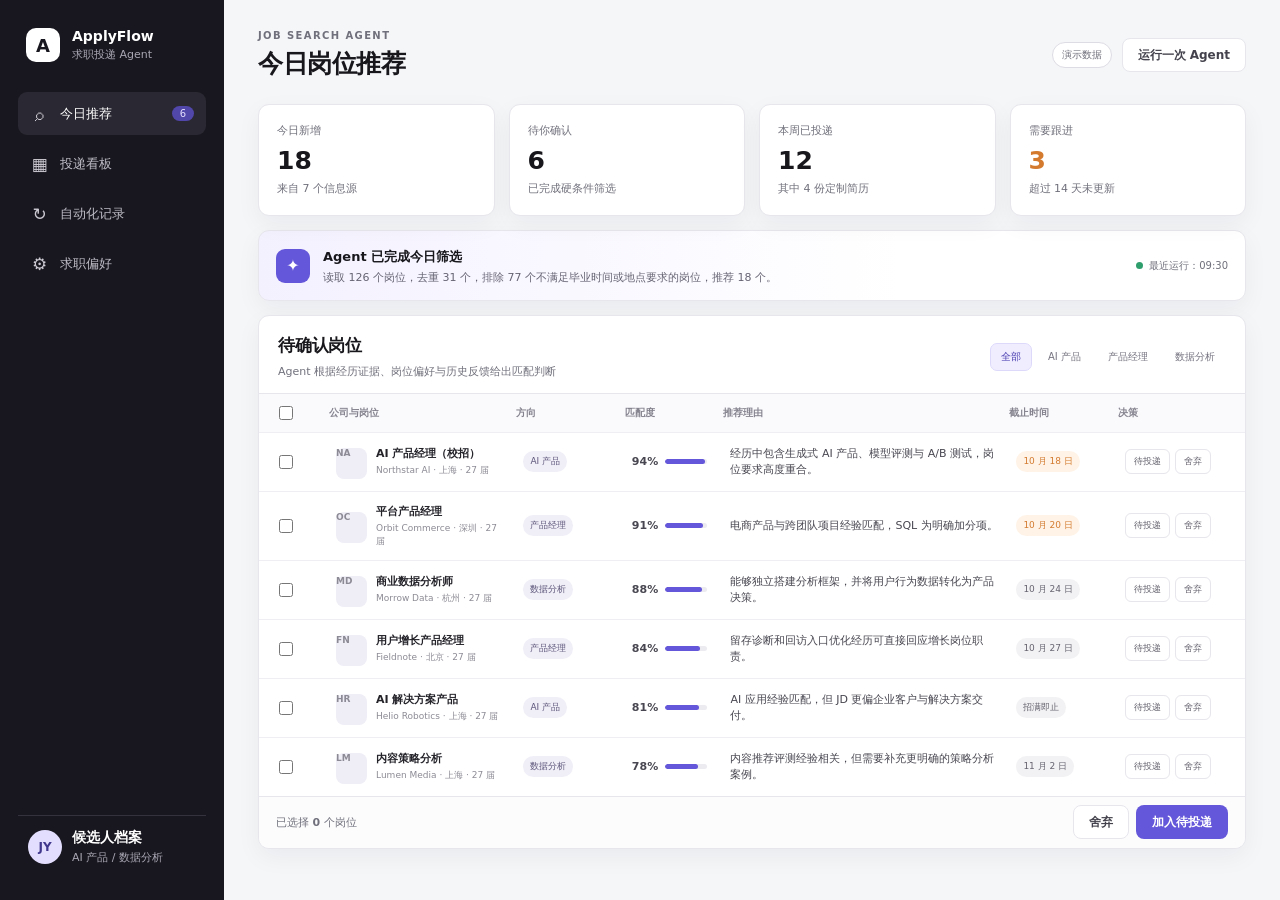
==== index.html @ 252f665c "Build ApplyFlow job application agent demo" ====
<!doctype html>
<html lang="zh-CN">
  <head>
    <meta charset="UTF-8" />
    <meta name="viewport" content="width=device-width, initial-scale=1.0" />
    <meta name="description" content="ApplyFlow - 基于 Codex 的求职投递 Agent 演示工作台" />
    <title>ApplyFlow | 求职投递 Agent</title>
    <link rel="stylesheet" href="styles.css" />
  </head>
  <body>
    <div class="app-shell">
      <aside class="sidebar">
        <div class="brand">
          <div class="brand-mark">A</div>
          <div>
            <strong>ApplyFlow</strong>
            <span>求职投递 Agent</span>
          </div>
        </div>

        <nav class="nav" aria-label="主要导航">
          <button class="nav-item active" data-view="discover">
            <span class="nav-icon">⌕</span>
            今日推荐
            <span class="nav-count">6</span>
          </button>
          <button class="nav-item" data-view="pipeline">
            <span class="nav-icon">▦</span>
            投递看板
          </button>
          <button class="nav-item" data-view="automation">
            <span class="nav-icon">↻</span>
            自动化记录
          </button>
          <button class="nav-item" data-view="preferences">
            <span class="nav-icon">⚙</span>
            求职偏好
          </button>
        </nav>

        <div class="profile-card">
          <div class="profile-avatar">JY</div>
          <div>
            <strong>候选人档案</strong>
            <span>AI 产品 / 数据分析</span>
          </div>
        </div>
      </aside>

      <main class="main-content">
        <header class="topbar">
          <div>
            <p class="eyebrow">JOB SEARCH AGENT</p>
            <h1 id="page-title">今日岗位推荐</h1>
          </div>
          <div class="topbar-actions">
            <span class="demo-label">演示数据</span>
            <button class="button secondary" id="run-agent">运行一次 Agent</button>
          </div>
        </header>

        <section class="view active" id="discover-view">
          <div class="stats-grid">
            <article class="stat-card">
              <span>今日新增</span>
              <strong>18</strong>
              <small>来自 7 个信息源</small>
            </article>
            <article class="stat-card">
              <span>待你确认</span>
              <strong id="pending-stat">6</strong>
              <small>已完成硬条件筛选</small>
            </article>
            <article class="stat-card">
              <span>本周已投递</span>
              <strong>12</strong>
              <small>其中 4 份定制简历</small>
            </article>
            <article class="stat-card warning-card">
              <span>需要跟进</span>
              <strong>3</strong>
              <small>超过 14 天未更新</small>
            </article>
          </div>

          <div class="agent-strip">
            <div class="agent-icon">✦</div>
            <div>
              <strong>Agent 已完成今日筛选</strong>
              <p>读取 126 个岗位，去重 31 个，排除 77 个不满足毕业时间或地点要求的岗位，推荐 18 个。</p>
            </div>
            <div class="agent-meta">
              <span class="status-dot"></span>
              最近运行：09:30
            </div>
          </div>

          <section class="panel job-panel">
            <div class="panel-header">
              <div>
                <h2>待确认岗位</h2>
                <p>Agent 根据经历证据、岗位偏好与历史反馈给出匹配判断</p>
              </div>
              <div class="filters">
                <button class="filter-chip active">全部</button>
                <button class="filter-chip">AI 产品</button>
                <button class="filter-chip">产品经理</button>
                <button class="filter-chip">数据分析</button>
              </div>
            </div>

            <div class="table-wrap">
              <table>
                <thead>
                  <tr>
                    <th class="check-cell"><input type="checkbox" id="select-all" aria-label="全选岗位" /></th>
                    <th>公司与岗位</th>
                    <th>方向</th>
                    <th>匹配度</th>
                    <th>推荐理由</th>
                    <th>截止时间</th>
                    <th>决策</th>
                  </tr>
                </thead>
                <tbody id="job-table-body"></tbody>
              </table>
            </div>

            <div class="bulk-bar">
              <span>已选择 <strong id="selected-count">0</strong> 个岗位</span>
              <div>
                <button class="button ghost" id="reject-selected">舍弃</button>
                <button class="button primary" id="apply-selected">加入待投递</button>
              </div>
            </div>
          </section>
        </section>

        <section class="view" id="pipeline-view">
          <div class="section-intro">
            <div>
              <h2>申请流水线</h2>
              <p>从简历适配到面试节点，集中查看每份申请的下一步动作。</p>
            </div>
            <button class="button primary" id="new-application">+ 新建申请</button>
          </div>
          <div class="kanban" id="kanban"></div>
        </section>

        <section class="view" id="automation-view">
          <div class="automation-layout">
            <section class="panel">
              <div class="panel-header compact">
                <div>
                  <h2>自动化任务</h2>
                  <p>保留人工确认节点，其余重复动作交给 Agent。</p>
                </div>
              </div>
              <div class="automation-list" id="automation-list"></div>
            </section>
            <aside class="panel flow-panel">
              <h2>工作流</h2>
              <div class="flow-step done"><span>1</span><div><strong>发现岗位</strong><small>增量读取、去重、硬条件筛选</small></div></div>
              <div class="flow-line"></div>
              <div class="flow-step done"><span>2</span><div><strong>匹配评估</strong><small>经历证据 + 偏好 + 历史反馈</small></div></div>
              <div class="flow-line"></div>
              <div class="flow-step active"><span>3</span><div><strong>人工确认</strong><small>批量选择待投递或舍弃</small></div></div>
              <div class="flow-line"></div>
              <div class="flow-step"><span>4</span><div><strong>申请执行</strong><small>简历 Diff、浏览器辅助、状态回写</small></div></div>
              <div class="flow-line"></div>
              <div class="flow-step"><span>5</span><div><strong>持续跟进</strong><small>状态检查、截止与面试提醒</small></div></div>
            </aside>
          </div>
        </section>

        <section class="view" id="preferences-view">
          <section class="panel preferences-panel">
            <div class="panel-header compact">
              <div>
                <h2>求职偏好</h2>
                <p>这些条件会影响岗位匹配与后续推荐排序。</p>
              </div>
              <button class="button primary" id="save-preferences">保存偏好</button>
            </div>
            <div class="preference-grid">
              <label>目标方向<input value="AI 产品经理、产品经理、数据分析" /></label>
              <label>毕业时间<input value="2027 年应届毕业" /></label>
              <label>优先城市<input value="上海、深圳、杭州、北京" /></label>
              <label>排除条件<input value="仅限理工科硕士、纯销售岗位" /></label>
            </div>
            <label class="feedback-label">推荐反馈偏好<textarea>更偏好能够结合数据分析、用户研究与 AI 应用的岗位；对行业不设硬性限制，但优先考虑业务复杂度较高、能参与完整产品流程的团队。</textarea></label>
          </section>
        </section>
      </main>
    </div>

    <div class="modal-backdrop" id="resume-modal" aria-hidden="true">
      <div class="modal" role="dialog" aria-modal="true" aria-labelledby="modal-title">
        <div class="modal-header">
          <div>
            <p class="eyebrow">RESUME ADAPTATION</p>
            <h2 id="modal-title">简历修改 Diff</h2>
          </div>
          <button class="icon-button" id="close-modal" aria-label="关闭">×</button>
        </div>
        <div class="resume-summary">
          <span>推荐版本：<strong>PM 简历</strong></span>
          <span>JD 关键词：<strong>AI 应用 / A/B 测试 / 跨团队协作</strong></span>
        </div>
        <div class="diff-grid">
          <div class="diff-card before">
            <span>修改前</span>
            <p>Skills: SQL, Python, Excel, PowerPoint</p>
          </div>
          <div class="diff-card after">
            <span>修改后</span>
            <p>Skills: SQL, Python, Excel; A/B Testing, Data Analysis, AI-assisted Prototyping</p>
          </div>
        </div>
        <div class="modal-actions">
          <button class="button ghost" id="browser-task">创建浏览器辅助任务</button>
          <button class="button primary" id="confirm-resume">确认并导出 PDF</button>
        </div>
      </div>
    </div>

    <div class="toast" id="toast" role="status"></div>
    <script src="app.js"></script>
  </body>
</html>
---- styles.css ----
:root {
  --bg: #f5f6f8;
  --surface: #ffffff;
  --surface-soft: #f8f8fb;
  --text: #17171c;
  --muted: #70707c;
  --line: #e6e6ec;
  --primary: #6557d9;
  --primary-soft: #f0edff;
  --green: #2f9e6d;
  --green-soft: #e9f7f0;
  --orange: #d37a2e;
  --orange-soft: #fff3e7;
  --red: #b85b62;
  --red-soft: #fff0f1;
  --shadow: 0 8px 24px rgba(25, 24, 37, 0.05);
}

* {
  box-sizing: border-box;
}

body {
  margin: 0;
  min-width: 1180px;
  color: var(--text);
  background: var(--bg);
  font-family: Inter, "PingFang SC", "Microsoft YaHei", system-ui, -apple-system, sans-serif;
}

button,
input,
textarea {
  font: inherit;
}

button {
  cursor: pointer;
}

.app-shell {
  min-height: 100vh;
  display: grid;
  grid-template-columns: 224px 1fr;
}

.sidebar {
  position: fixed;
  inset: 0 auto 0 0;
  width: 224px;
  display: flex;
  flex-direction: column;
  padding: 28px 18px 22px;
  background: #18171f;
  color: #fff;
}

.brand {
  display: flex;
  align-items: center;
  gap: 12px;
  padding: 0 8px 30px;
}

.brand-mark {
  width: 34px;
  height: 34px;
  display: grid;
  place-items: center;
  border-radius: 10px;
  background: #fff;
  color: #18171f;
  font-size: 18px;
  font-weight: 800;
}

.brand strong,
.profile-card strong {
  display: block;
  font-size: 14px;
}

.brand span,
.profile-card span {
  display: block;
  margin-top: 3px;
  color: #aaa8b4;
  font-size: 11px;
}

.nav {
  display: grid;
  gap: 7px;
}

.nav-item {
  width: 100%;
  height: 43px;
  display: flex;
  align-items: center;
  gap: 11px;
  padding: 0 12px;
  border: 0;
  border-radius: 9px;
  color: #bdbbc5;
  background: transparent;
  text-align: left;
  font-size: 13px;
}

.nav-item:hover,
.nav-item.active {
  color: #fff;
  background: #2a2832;
}

.nav-icon {
  width: 19px;
  color: #ccc9d2;
  font-size: 17px;
  text-align: center;
}

.nav-count {
  margin-left: auto;
  min-width: 22px;
  padding: 2px 7px;
  border-radius: 20px;
  color: #e5e1ff;
  background: #5146aa;
  font-size: 10px;
  text-align: center;
}

.profile-card {
  margin-top: auto;
  display: flex;
  align-items: center;
  gap: 10px;
  padding: 13px 10px;
  border-top: 1px solid #34323c;
}

.profile-avatar {
  width: 34px;
  height: 34px;
  display: grid;
  place-items: center;
  border-radius: 50%;
  color: #41388d;
  background: #e3defe;
  font-size: 12px;
  font-weight: 700;
}

.main-content {
  grid-column: 2;
  padding: 30px 34px 40px;
}

.topbar,
.section-intro,
.panel-header,
.bulk-bar,
.modal-header,
.modal-actions,
.resume-summary {
  display: flex;
  align-items: center;
  justify-content: space-between;
}

.topbar {
  margin-bottom: 24px;
}

.eyebrow {
  margin: 0 0 6px;
  color: var(--muted);
  font-size: 10px;
  font-weight: 700;
  letter-spacing: 0.14em;
}

h1,
h2,
p {
  margin-top: 0;
}

h1 {
  margin-bottom: 0;
  font-size: 25px;
  letter-spacing: -0.02em;
}

h2 {
  margin-bottom: 7px;
  font-size: 17px;
  letter-spacing: -0.01em;
}

.topbar-actions {
  display: flex;
  align-items: center;
  gap: 10px;
}

.demo-label {
  padding: 5px 9px;
  border: 1px solid #dddce4;
  border-radius: 20px;
  color: var(--muted);
  background: #fff;
  font-size: 10px;
}

.button {
  min-height: 34px;
  padding: 0 15px;
  border: 1px solid transparent;
  border-radius: 8px;
  font-size: 12px;
  font-weight: 600;
}

.button.primary {
  color: #fff;
  background: var(--primary);
}

.button.secondary,
.button.ghost {
  border-color: var(--line);
  color: #44424c;
  background: #fff;
}

.button:hover {
  transform: translateY(-1px);
}

.view {
  display: none;
}

.view.active {
  display: block;
}

.stats-grid {
  display: grid;
  grid-template-columns: repeat(4, minmax(0, 1fr));
  gap: 14px;
  margin-bottom: 14px;
}

.stat-card,
.panel,
.agent-strip {
  border: 1px solid var(--line);
  background: var(--surface);
  box-shadow: var(--shadow);
}

.stat-card {
  min-height: 112px;
  padding: 18px;
  border-radius: 11px;
}

.stat-card span,
.stat-card small {
  display: block;
  color: var(--muted);
  font-size: 11px;
}

.stat-card strong {
  display: block;
  margin: 8px 0 6px;
  font-size: 25px;
}

.warning-card strong {
  color: var(--orange);
}

.agent-strip {
  display: flex;
  align-items: center;
  gap: 13px;
  margin-bottom: 14px;
  padding: 15px 17px;
  border-radius: 11px;
  background: linear-gradient(90deg, #f4f1ff 0%, #ffffff 65%);
}

.agent-icon {
  width: 34px;
  height: 34px;
  display: grid;
  place-items: center;
  flex: 0 0 auto;
  border-radius: 9px;
  color: #fff;
  background: var(--primary);
}

.agent-strip strong {
  font-size: 13px;
}

.agent-strip p {
  margin: 4px 0 0;
  color: #666473;
  font-size: 11px;
}

.agent-meta {
  margin-left: auto;
  display: flex;
  align-items: center;
  gap: 6px;
  color: var(--muted);
  font-size: 10px;
  white-space: nowrap;
}

.status-dot {
  width: 7px;
  height: 7px;
  border-radius: 50%;
  background: var(--green);
}

.panel {
  border-radius: 11px;
  overflow: hidden;
}

.panel-header {
  padding: 18px 19px 14px;
  border-bottom: 1px solid var(--line);
}

.panel-header.compact {
  padding: 20px;
}

.panel-header p,
.section-intro p {
  margin-bottom: 0;
  color: var(--muted);
  font-size: 11px;
}

.filters {
  display: flex;
  gap: 5px;
}

.filter-chip {
  padding: 6px 10px;
  border: 1px solid transparent;
  border-radius: 7px;
  color: #767481;
  background: transparent;
  font-size: 10px;
}

.filter-chip:hover,
.filter-chip.active {
  border-color: #ddd9fa;
  color: #4a3fb0;
  background: var(--primary-soft);
}

.table-wrap {
  overflow: hidden;
}

table {
  width: 100%;
  border-collapse: collapse;
  table-layout: fixed;
}

th {
  height: 38px;
  color: #85838e;
  background: #fafafd;
  font-size: 10px;
  font-weight: 600;
  text-align: left;
}

th:nth-child(2) { width: 19%; }
th:nth-child(3) { width: 11%; }
th:nth-child(4) { width: 10%; }
th:nth-child(5) { width: 29%; }
th:nth-child(6) { width: 11%; }
th:nth-child(7) { width: 13%; }

td {
  padding: 12px 8px;
  border-top: 1px solid #efeff3;
  color: #484650;
  font-size: 11px;
  vertical-align: middle;
}

.check-cell {
  width: 38px;
  padding-left: 16px;
}

input[type="checkbox"] {
  width: 14px;
  height: 14px;
  accent-color: var(--primary);
}

.company-cell {
  display: flex;
  align-items: center;
  gap: 9px;
}

.company-logo {
  width: 31px;
  height: 31px;
  display: grid;
  place-items: center;
  flex: 0 0 auto;
  border-radius: 8px;
  color: #3e3a53;
  background: #efedf6;
  font-size: 11px;
  font-weight: 700;
}

.company-cell strong {
  display: block;
  color: #24232a;
  font-size: 11px;
}

.company-cell span {
  display: block;
  margin-top: 3px;
  color: #8c8a94;
  font-size: 9px;
}

.tag,
.deadline,
.decision-badge {
  display: inline-flex;
  align-items: center;
  border-radius: 20px;
  font-size: 9px;
}

.tag {
  padding: 4px 7px;
  color: #5f587c;
  background: #f0eef7;
}

.match {
  display: flex;
  align-items: center;
  gap: 7px;
}

.match-bar {
  width: 42px;
  height: 5px;
  overflow: hidden;
  border-radius: 10px;
  background: #ecebf0;
}

.match-bar i {
  display: block;
  height: 100%;
  border-radius: inherit;
  background: var(--primary);
}

.reason {
  line-height: 1.45;
}

.deadline {
  padding: 4px 7px;
  color: #66636f;
  background: #f2f2f4;
}

.deadline.soon {
  color: var(--orange);
  background: var(--orange-soft);
}

.decision-buttons {
  display: flex;
  align-items: center;
  gap: 5px;
}

.table-action {
  padding: 5px 8px;
  border: 1px solid var(--line);
  border-radius: 6px;
  color: #64616d;
  background: #fff;
  font-size: 9px;
}

.table-action.approve:hover {
  border-color: #cfc8fa;
  color: #4a3fb0;
  background: var(--primary-soft);
}

.decision-badge {
  padding: 5px 8px;
  font-weight: 600;
}

.decision-badge.approved {
  color: var(--green);
  background: var(--green-soft);
}

.decision-badge.rejected {
  color: var(--red);
  background: var(--red-soft);
}

.bulk-bar {
  min-height: 52px;
  padding: 8px 17px;
  border-top: 1px solid var(--line);
  background: #fcfcfd;
  color: var(--muted);
  font-size: 11px;
}

.bulk-bar > div {
  display: flex;
  gap: 7px;
}

.section-intro {
  margin-bottom: 18px;
}

.kanban {
  display: grid;
  grid-template-columns: repeat(4, 1fr);
  gap: 13px;
}

.kanban-column {
  min-height: 520px;
  padding: 13px;
  border: 1px solid var(--line);
  border-radius: 11px;
  background: #eeeef2;
}

.kanban-column-header {
  display: flex;
  align-items: center;
  justify-content: space-between;
  margin-bottom: 12px;
  color: #5f5d67;
  font-size: 11px;
  font-weight: 700;
}

.kanban-column-header span {
  min-width: 20px;
  padding: 2px 6px;
  border-radius: 20px;
  background: #fff;
  text-align: center;
}

.application-card {
  margin-bottom: 10px;
  padding: 14px;
  border: 1px solid #dfdee5;
  border-radius: 9px;
  background: #fff;
}

.application-card .card-top {
  display: flex;
  align-items: center;
  justify-content: space-between;
  margin-bottom: 10px;
}

.application-card h3 {
  margin: 0 0 5px;
  font-size: 12px;
}

.application-card p {
  margin-bottom: 12px;
  color: var(--muted);
  font-size: 10px;
}

.application-card small {
  color: #8c8994;
  font-size: 9px;
}

.application-card button {
  width: 100%;
}

.automation-layout {
  display: grid;
  grid-template-columns: minmax(0, 1.6fr) minmax(300px, 0.8fr);
  gap: 14px;
}

.automation-item {
  display: grid;
  grid-template-columns: 36px 1fr auto;
  gap: 12px;
  align-items: center;
  padding: 15px 19px;
  border-top: 1px solid var(--line);
}

.automation-item:first-child {
  border-top: 0;
}

.automation-item-icon {
  width: 34px;
  height: 34px;
  display: grid;
  place-items: center;
  border-radius: 9px;
  color: #5348b2;
  background: var(--primary-soft);
}

.automation-item strong,
.automation-item span {
  display: block;
  font-size: 11px;
}

.automation-item span {
  margin-top: 4px;
  color: var(--muted);
  font-size: 9px;
}

.switch {
  position: relative;
  width: 34px;
  height: 19px;
  border-radius: 20px;
  background: #cfced5;
}

.switch.on {
  background: var(--primary);
}

.switch::after {
  position: absolute;
  top: 3px;
  left: 3px;
  width: 13px;
  height: 13px;
  border-radius: 50%;
  background: #fff;
  content: "";
  transition: 0.2s;
}

.switch.on::after {
  left: 18px;
}

.flow-panel {
  padding: 20px;
}

.flow-step {
  display: flex;
  align-items: center;
  gap: 11px;
}

.flow-step > span {
  width: 27px;
  height: 27px;
  display: grid;
  place-items: center;
  flex: 0 0 auto;
  border: 1px solid #d7d6dc;
  border-radius: 50%;
  color: #85828d;
  background: #fff;
  font-size: 10px;
}

.flow-step.done > span {
  border-color: #bfe5d1;
  color: var(--green);
  background: var(--green-soft);
}

.flow-step.active > span {
  border-color: var(--primary);
  color: #fff;
  background: var(--primary);
}

.flow-step strong,
.flow-step small {
  display: block;
}

.flow-step strong {
  font-size: 11px;
}

.flow-step small {
  margin-top: 3px;
  color: var(--muted);
  font-size: 9px;
}

.flow-line {
  width: 1px;
  height: 28px;
  margin: 4px 0 4px 13px;
  background: #dddce2;
}

.preferences-panel {
  padding-bottom: 22px;
}

.preference-grid {
  display: grid;
  grid-template-columns: 1fr 1fr;
  gap: 18px;
  padding: 22px;
}

.preference-grid label,
.feedback-label {
  display: grid;
  gap: 8px;
  color: #55525e;
  font-size: 11px;
  font-weight: 600;
}

.preference-grid input,
.feedback-label textarea {
  padding: 10px 11px;
  border: 1px solid var(--line);
  border-radius: 8px;
  outline: 0;
  color: #36343c;
  background: #fff;
  font-size: 11px;
}

.feedback-label {
  padding: 0 22px;
}

.feedback-label textarea {
  min-height: 110px;
  resize: vertical;
  line-height: 1.7;
}

.modal-backdrop {
  position: fixed;
  inset: 0;
  z-index: 10;
  display: none;
  place-items: center;
  background: rgba(20, 19, 26, 0.45);
}

.modal-backdrop.open {
  display: grid;
}

.modal {
  width: 680px;
  padding: 23px;
  border-radius: 13px;
  background: #fff;
  box-shadow: 0 24px 80px rgba(10, 9, 15, 0.25);
}

.modal-header {
  margin-bottom: 17px;
}

.icon-button {
  width: 30px;
  height: 30px;
  border: 0;
  border-radius: 8px;
  color: #6c6975;
  background: #f4f4f6;
  font-size: 20px;
}

.resume-summary {
  padding: 11px 13px;
  border-radius: 8px;
  background: #f7f6fb;
  color: #66636f;
  font-size: 10px;
}

.diff-grid {
  display: grid;
  grid-template-columns: 1fr 1fr;
  gap: 10px;
  margin: 13px 0 20px;
}

.diff-card {
  min-height: 120px;
  padding: 14px;
  border: 1px solid var(--line);
  border-radius: 9px;
  font-size: 11px;
  line-height: 1.6;
}

.diff-card span {
  display: inline-block;
  margin-bottom: 12px;
  padding: 3px 7px;
  border-radius: 20px;
  font-size: 9px;
  font-weight: 700;
}

.diff-card.before span {
  color: var(--red);
  background: var(--red-soft);
}

.diff-card.after span {
  color: var(--green);
  background: var(--green-soft);
}

.modal-actions {
  justify-content: flex-end;
  gap: 8px;
}

.toast {
  position: fixed;
  right: 26px;
  bottom: 26px;
  z-index: 20;
  padding: 11px 15px;
  border-radius: 8px;
  color: #fff;
  background: #25232b;
  box-shadow: 0 12px 30px rgba(20, 18, 28, 0.2);
  font-size: 11px;
  opacity: 0;
  transform: translateY(8px);
  pointer-events: none;
  transition: 0.2s;
}

.toast.show {
  opacity: 1;
  transform: translateY(0);
}

@media (max-width: 1220px) {
  body { min-width: 1000px; }
  .app-shell { grid-template-columns: 200px 1fr; }
  .sidebar { width: 200px; }
  .main-content { padding: 28px 24px 38px; }
  .reason { font-size: 10px; }
}
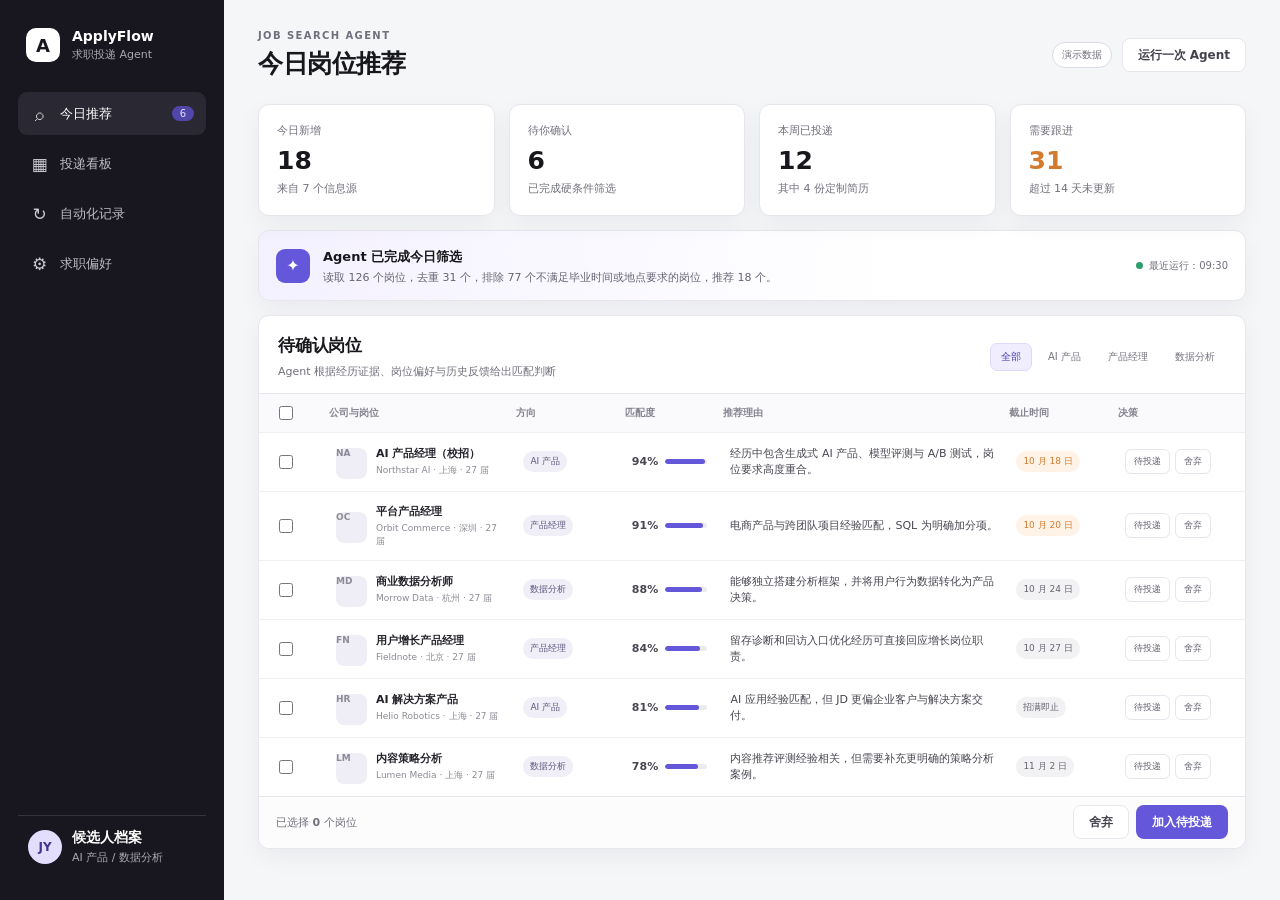
==== commit 0b223e5c: "Update follow-up count and portfolio copy" ====
--- a/index.html
+++ b/index.html
@@ -78,7 +78,7 @@
             </article>
             <article class="stat-card warning-card">
               <span>需要跟进</span>
-              <strong>3</strong>
+              <strong>31</strong>
               <small>超过 14 天未更新</small>
             </article>
           </div>
